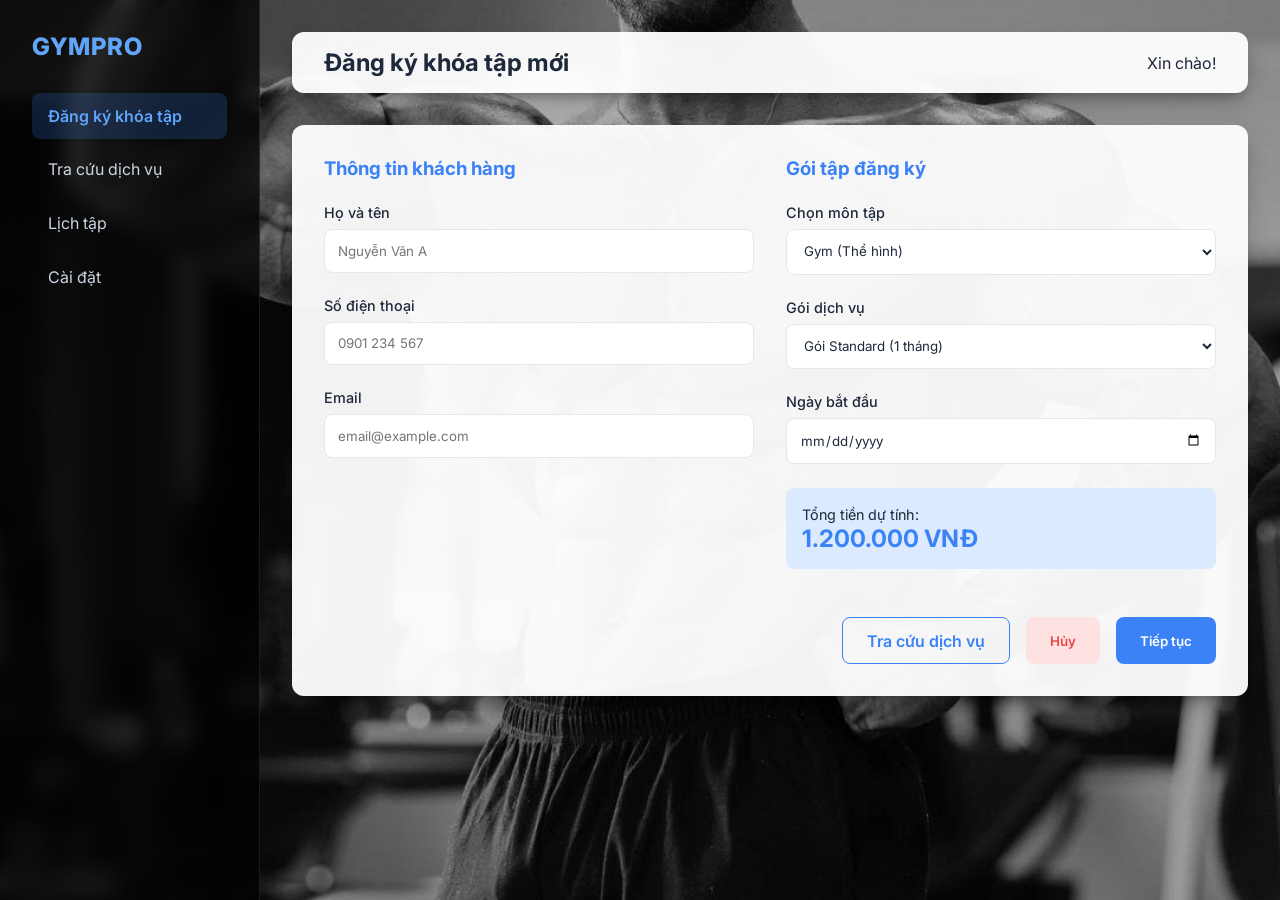
==== index.html @ 933e8056 "first commit" ====
<!doctype html>
<html lang="vi">
  <head>
    <meta charset="UTF-8" />
    <title>Đăng ký khóa tập - GymPro</title>
    <link rel="stylesheet" href="style.css" />
  </head>
  <body>
    <nav class="sidebar">
      <div class="logo">GymPro</div>
      <ul class="menu-list">
        <li class="menu-item">
          <a href="index.html" class="menu-link active">Đăng ký khóa tập</a>
        </li>
        <li class="menu-item">
          <a href="search.html" class="menu-link">Tra cứu dịch vụ</a>
        </li>
        <li class="menu-item"><a href="#" class="menu-link">Lịch tập</a></li>
        <li class="menu-item"><a href="#" class="menu-link">Cài đặt</a></li>
      </ul>
    </nav>

    <main class="main-content">
      <header>
        <h2>Đăng ký khóa tập mới</h2>
        <div class="user-info">Xin chào!</div>
      </header>

      <section class="card">
        <form action="payment.html">
          <div style="display: grid; grid-template-columns: 1fr 1fr; gap: 2rem">
            <!-- Thông tin khách hàng -->
            <div class="column">
              <h3 style="margin-bottom: 1.5rem; color: var(--primary)">
                Thông tin khách hàng
              </h3>
              <div class="form-group">
                <label>Họ và tên</label>
                <input type="text" placeholder="Nguyễn Văn A" required />
              </div>
              <div class="form-group">
                <label>Số điện thoại</label>
                <input type="tel" placeholder="0901 234 567" required />
              </div>
              <div class="form-group">
                <label>Email</label>
                <input type="email" placeholder="email@example.com" />
              </div>
            </div>

            <!-- Thông tin dịch vụ -->
            <div class="column">
              <h3 style="margin-bottom: 1.5rem; color: var(--primary)">
                Gói tập đăng ký
              </h3>
              <div class="form-group">
                <label>Chọn môn tập</label>
                <select>
                  <option>Gym (Thể hình)</option>
                  <option>Yoga</option>
                  <option>Boxing</option>
                  <option>Pilates</option>
                </select>
              </div>
              <div class="form-group">
                <label>Gói dịch vụ</label>
                <select>
                  <option>Gói Standard (1 tháng)</option>
                  <option>Gói VIP (6 tháng)</option>
                  <option>Gói Premium (12 tháng)</option>
                </select>
              </div>
              <div class="form-group">
                <label>Ngày bắt đầu</label>
                <input type="date" />
              </div>
              <div
                style="
                  background: var(--bg-light);
                  padding: 1rem;
                  border-radius: 8px;
                  margin-bottom: 1rem;
                "
              >
                <span style="font-size: 0.9rem; color: var(--text-dark)"
                  >Tổng tiền dự tính:</span
                >
                <h2 style="color: var(--primary)">1.200.000 VNĐ</h2>
              </div>
            </div>
          </div>

          <div
            style="
              margin-top: 2rem;
              display: flex;
              gap: 1rem;
              justify-content: flex-end;
            "
          >
            <a href="search.html" class="btn btn-outline">Tra cứu dịch vụ</a>
            <button type="reset" class="btn btn-danger">Hủy</button>
            <button type="submit" class="btn btn-primary">Tiếp tục</button>
          </div>
        </form>
      </section>
    </main>
  </body>
</html>
---- style.css ----
@import url("https://fonts.googleapis.com/css2?family=Inter:wght@300;400;500;600;700&display=swap");

:root {
  --primary: #3b82f6;
  --primary-light: #60a5fa;
  --bg-light: #dbeafe;
  --text-dark: #1e293b;
  --text-gray: #64748b;
  --white: #ffffff;
  --shadow:
    0 10px 25px -5px rgba(0, 0, 0, 0.3), 0 8px 10px -6px rgba(0, 0, 0, 0.2);
  --radius: 12px;
  --transition: all 0.3s ease;
}

* {
  margin: 0;
  padding: 0;
  box-sizing: border-box;
  font-family: "Inter", sans-serif;
}

body {
  /* Lớp phủ mờ ở mức 0.3 để ảnh sáng sủa */
  background-image:
    linear-gradient(rgba(0, 0, 0, 0.3), rgba(0, 0, 0, 0.3)), url("ANHGYM.jpg");
  background-size: cover;
  background-position: center;
  background-attachment: fixed;
  background-repeat: no-repeat;
  color: var(--white);
  display: flex;
  min-height: 100vh;
}

/* --- Layout chính --- */
.sidebar {
  width: 260px;
  background: rgba(0, 0, 0, 0.75);
  backdrop-filter: blur(10px);
  border-right: 1px solid rgba(255, 255, 255, 0.1);
  padding: 2rem;
  position: fixed;
  height: 100vh;
}

.main-content {
  margin-left: 260px;
  width: calc(100% - 260px);
  padding: 2rem;
}

header {
  display: flex;
  justify-content: space-between;
  align-items: center;
  margin-bottom: 2rem;
  background: rgba(255, 255, 255, 0.95);
  color: var(--text-dark);
  padding: 1rem 2rem;
  border-radius: var(--radius);
  box-shadow: var(--shadow);
}

.logo {
  font-size: 1.5rem;
  font-weight: 800;
  color: var(--primary-light);
  text-transform: uppercase;
  letter-spacing: 1px;
}

/* --- Menu Sidebar --- */
.menu-list {
  list-style: none;
  margin-top: 2rem;
}

.menu-item {
  margin-bottom: 0.5rem;
}

.menu-link {
  text-decoration: none;
  color: #cbd5e1;
  padding: 0.8rem 1rem;
  display: block;
  border-radius: 8px;
  transition: var(--transition);
}

.menu-link.active,
.menu-link:hover {
  background: rgba(59, 130, 246, 0.2);
  color: var(--primary-light);
  font-weight: 600;
}

/* --- Form & UI Elements --- */
.card {
  background: rgba(255, 255, 255, 0.95);
  color: var(--text-dark);
  padding: 2rem;
  border-radius: var(--radius);
  box-shadow: var(--shadow);
}

.form-group {
  margin-bottom: 1.5rem;
}

label {
  display: block;
  margin-bottom: 0.5rem;
  font-weight: 500;
  font-size: 0.9rem;
  color: var(--text-dark);
}

input,
select {
  width: 100%;
  padding: 0.8rem;
  border: 1px solid #e2e8f0;
  border-radius: 8px;
  outline: none;
  transition: var(--transition);
  background: var(--white);
  color: var(--text-dark);
}

input:focus,
select:focus {
  border-color: var(--primary);
  box-shadow: 0 0 0 3px rgba(59, 130, 246, 0.1);
}

/* --- Buttons --- */
.btn {
  padding: 0.8rem 1.5rem;
  border-radius: 8px;
  border: none;
  cursor: pointer;
  font-weight: 600;
  transition: var(--transition);
  text-decoration: none;
  display: inline-block;
  text-align: center;
}

.btn-primary {
  background: var(--primary);
  color: white;
}
.btn-primary:hover {
  background: #2563eb;
  transform: translateY(-2px);
}

.btn-outline {
  border: 1px solid var(--primary);
  color: var(--primary);
  background: transparent;
}
.btn-outline:hover {
  background: var(--bg-light);
}

.btn-danger {
  background: #fee2e2;
  color: #ef4444;
}

/* Responsive cơ bản */
@media (max-width: 768px) {
  .sidebar {
    display: none;
  }
  .main-content {
    margin-left: 0;
    width: 100%;
  }
}
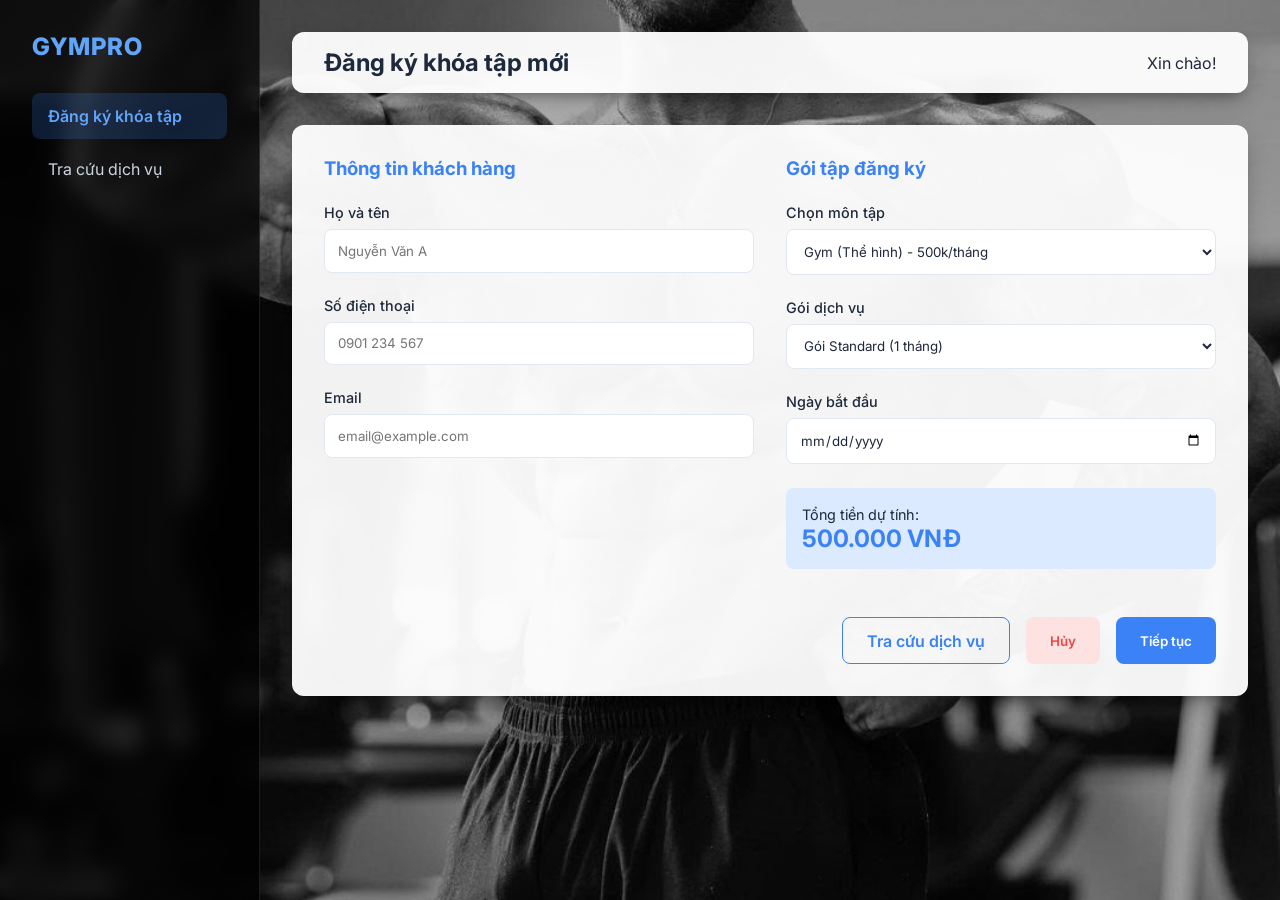
==== commit 2f506056: "Cập nhật menu và thêm trang Tra cứu dịch vụ" ====
--- a/index.html
+++ b/index.html
@@ -15,8 +15,6 @@
         <li class="menu-item">
           <a href="search.html" class="menu-link">Tra cứu dịch vụ</a>
         </li>
-        <li class="menu-item"><a href="#" class="menu-link">Lịch tập</a></li>
-        <li class="menu-item"><a href="#" class="menu-link">Cài đặt</a></li>
       </ul>
     </nav>
 
@@ -29,7 +27,6 @@
       <section class="card">
         <form action="payment.html">
           <div style="display: grid; grid-template-columns: 1fr 1fr; gap: 2rem">
-            <!-- Thông tin khách hàng -->
             <div class="column">
               <h3 style="margin-bottom: 1.5rem; color: var(--primary)">
                 Thông tin khách hàng
@@ -48,26 +45,25 @@
               </div>
             </div>
 
-            <!-- Thông tin dịch vụ -->
             <div class="column">
               <h3 style="margin-bottom: 1.5rem; color: var(--primary)">
                 Gói tập đăng ký
               </h3>
               <div class="form-group">
                 <label>Chọn môn tập</label>
-                <select>
-                  <option>Gym (Thể hình)</option>
-                  <option>Yoga</option>
-                  <option>Boxing</option>
-                  <option>Pilates</option>
+                <select id="course">
+                  <option value="500000">Gym (Thể hình) - 500k/tháng</option>
+                  <option value="600000">Yoga - 600k/tháng</option>
+                  <option value="800000">Boxing - 800k/tháng</option>
+                  <option value="900000">Pilates - 900k/tháng</option>
                 </select>
               </div>
               <div class="form-group">
                 <label>Gói dịch vụ</label>
-                <select>
-                  <option>Gói Standard (1 tháng)</option>
-                  <option>Gói VIP (6 tháng)</option>
-                  <option>Gói Premium (12 tháng)</option>
+                <select id="package">
+                  <option value="1">Gói Standard (1 tháng)</option>
+                  <option value="6">Gói VIP (6 tháng)</option>
+                  <option value="12">Gói Premium (12 tháng)</option>
                 </select>
               </div>
               <div class="form-group">
@@ -85,7 +81,9 @@
                 <span style="font-size: 0.9rem; color: var(--text-dark)"
                   >Tổng tiền dự tính:</span
                 >
-                <h2 style="color: var(--primary)">1.200.000 VNĐ</h2>
+                <h2 id="total-price" style="color: var(--primary)">
+                  500.000 VNĐ
+                </h2>
               </div>
             </div>
           </div>
@@ -105,5 +103,22 @@
         </form>
       </section>
     </main>
+
+    <script>
+      const courseSelect = document.getElementById("course");
+      const packageSelect = document.getElementById("package");
+      const priceDisplay = document.getElementById("total-price");
+
+      function calculatePrice() {
+        const coursePrice = parseInt(courseSelect.value);
+        const months = parseInt(packageSelect.value);
+        const total = coursePrice * months;
+        priceDisplay.textContent = total.toLocaleString("vi-VN") + " VNĐ";
+      }
+
+      courseSelect.addEventListener("change", calculatePrice);
+      packageSelect.addEventListener("change", calculatePrice);
+      calculatePrice();
+    </script>
   </body>
 </html>
